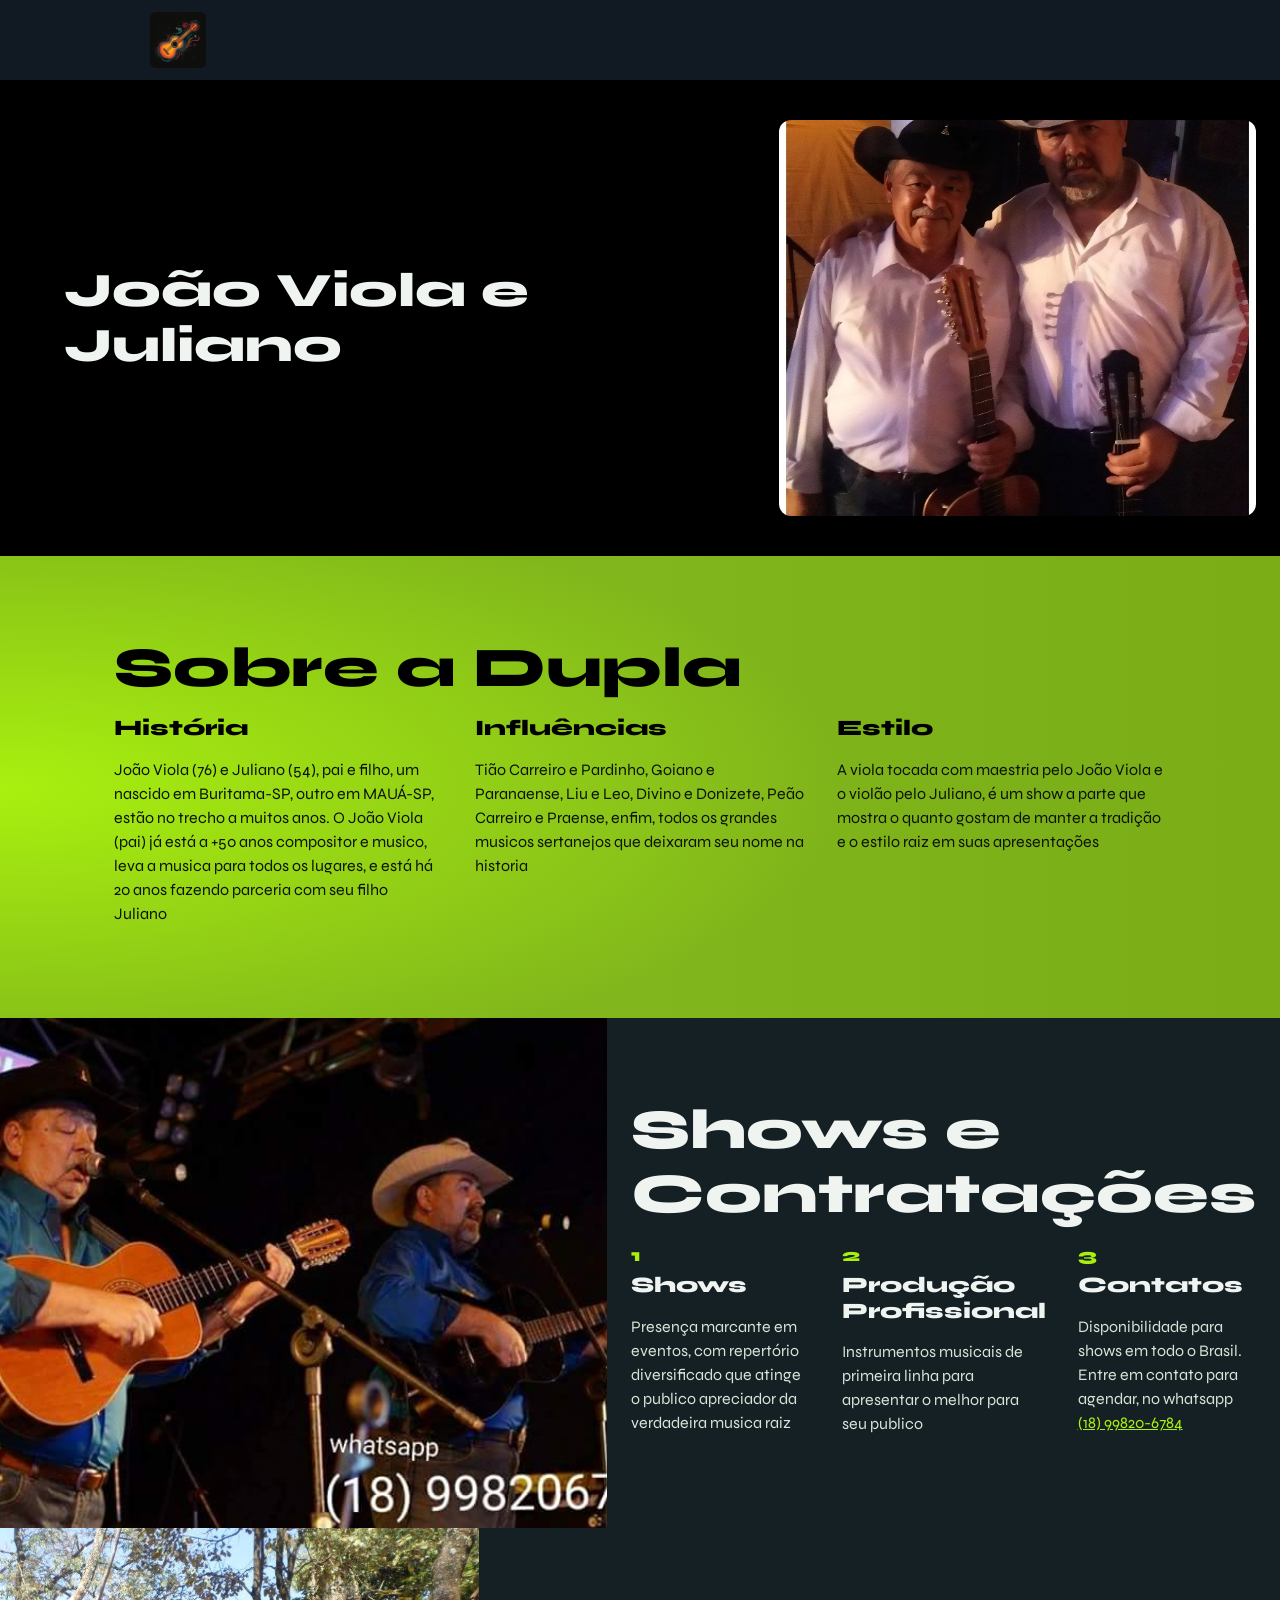
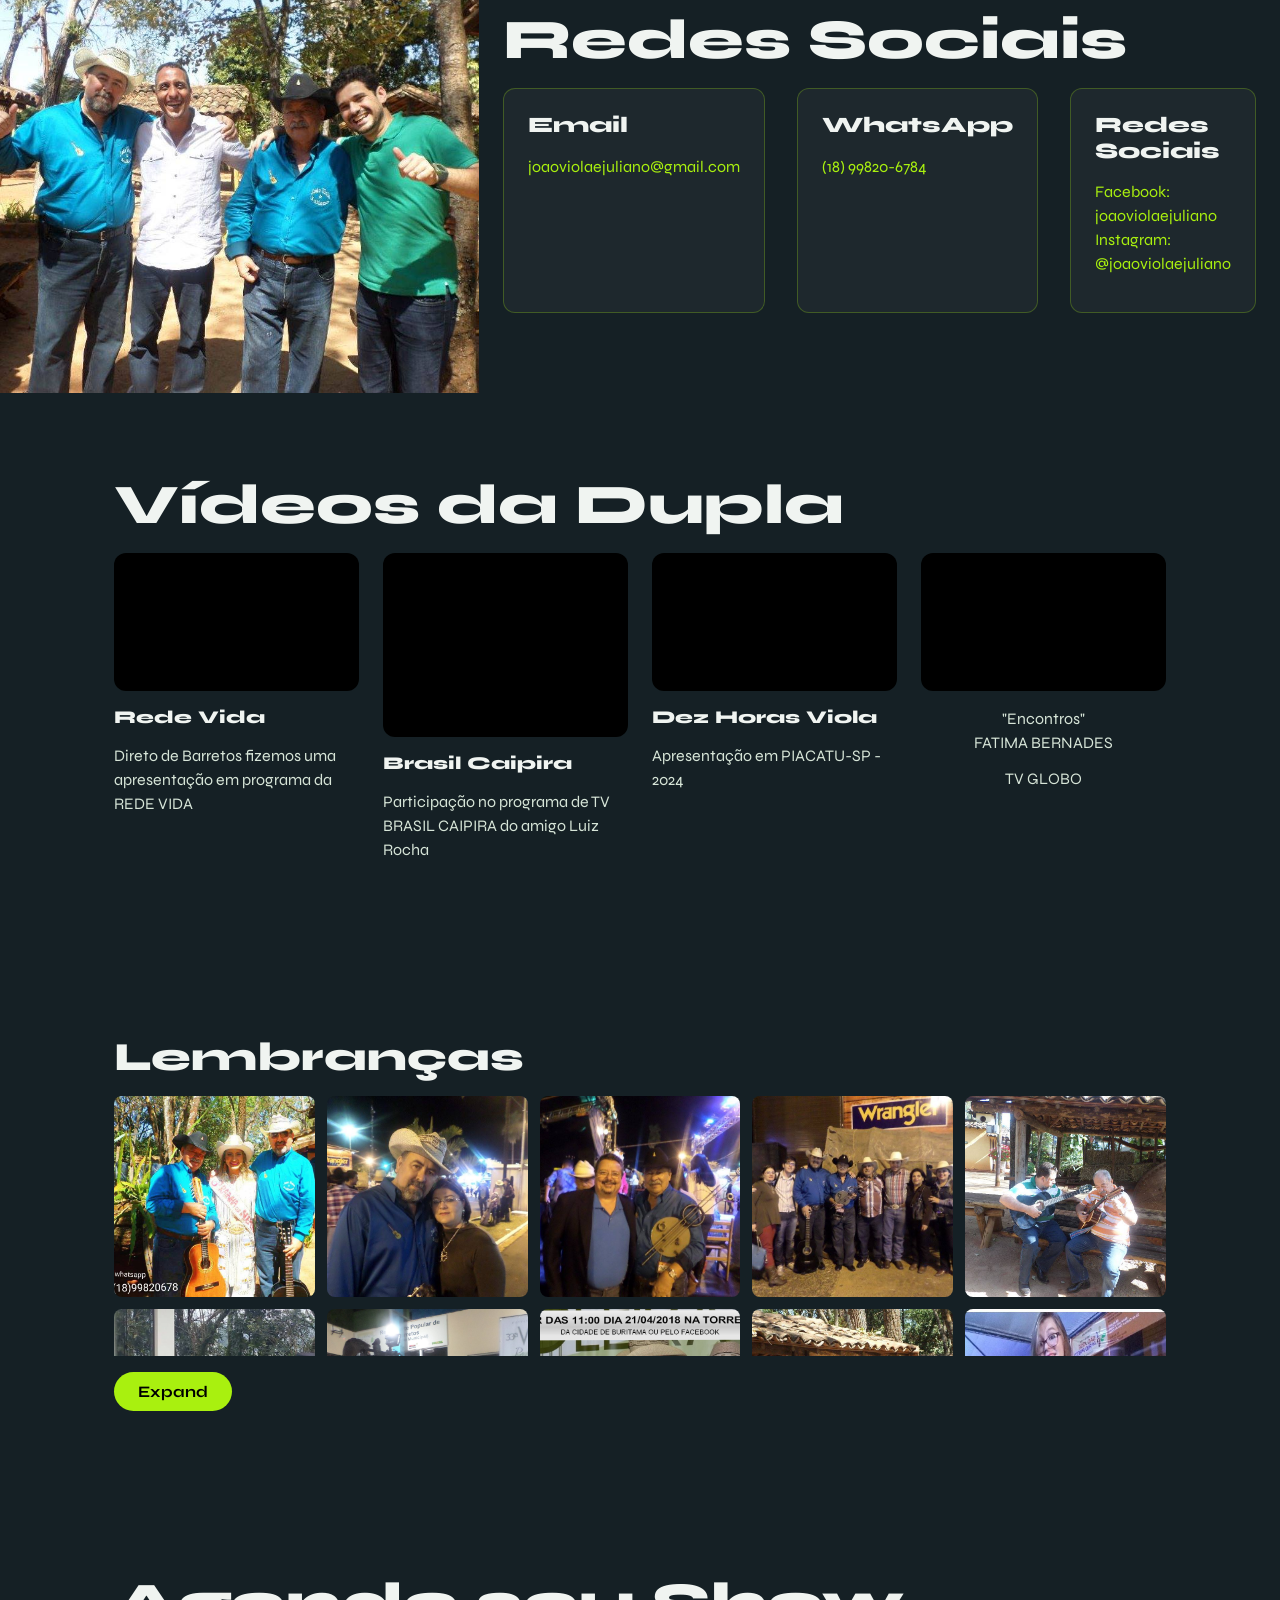
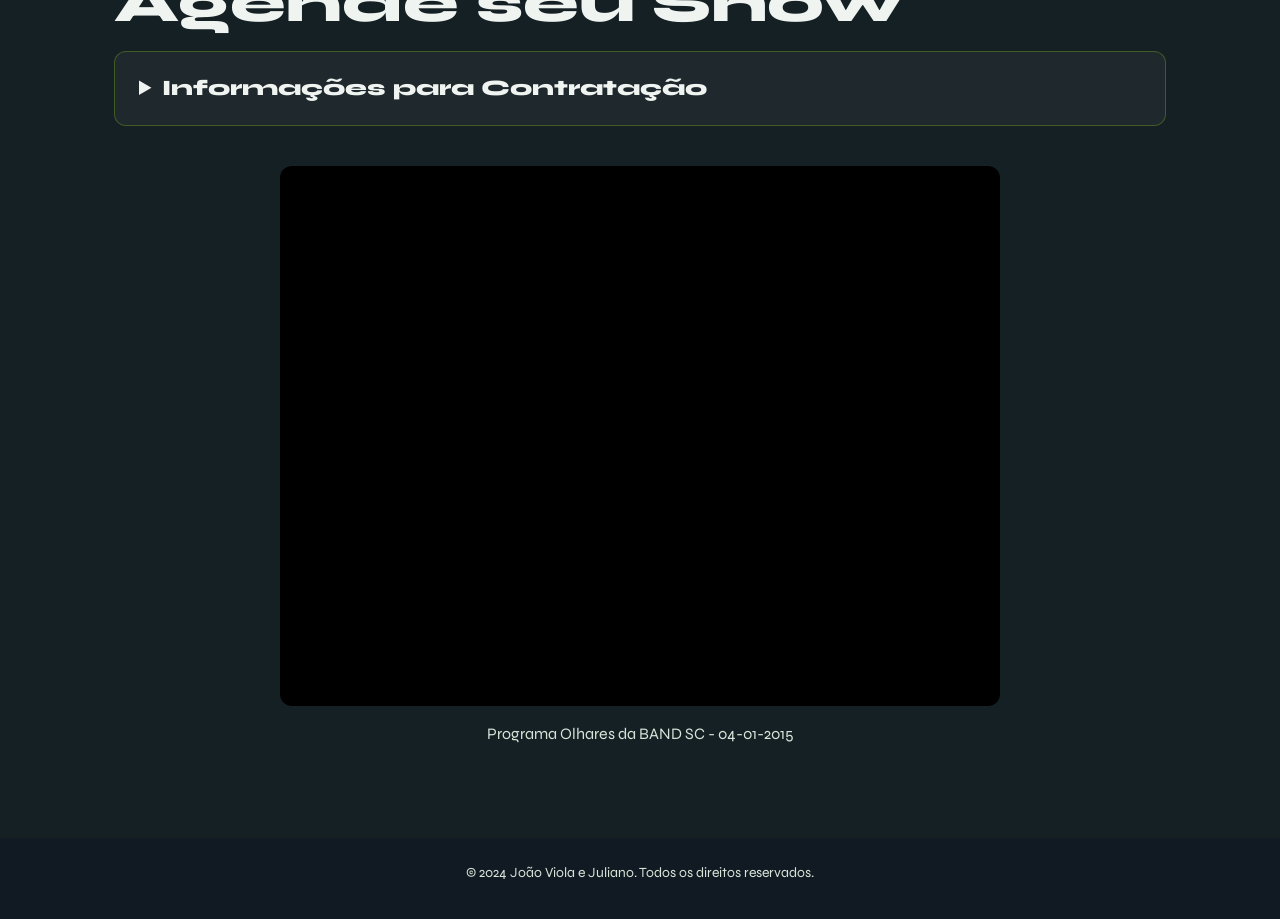
==== index.html @ 08395485 "Landing page standalone da dupla João Viola e Juliano" ====
<!DOCTYPE html>
<html lang="pt-BR">
<head>
    <meta charset="UTF-8">
    <meta name="viewport" content="width=device-width, initial-scale=1.0">
    <title>João Viola e Juliano</title>
    <script async src="https://pagead2.googlesyndication.com/pagead/js/adsbygoogle.js?client=ca-pub-1382518195683504"     crossorigin="anonymous"></script>
    <style>
        body {
            font-family: Arial, sans-serif;
            margin: 0;
            padding: 0;
            
            box-sizing: border-box;
        }

        header, footer {
            background-color: #333;
            color: #fff;
            text-align: center;
            padding: 10px 0;
        }

        main {
            padding: 5px;
        }

        section {
            margin-bottom: 20px;
        }

        iframe {
            width: 100%;
            height: 500px;
            border: none;
        }

        .adsense-container {
            text-align: center;
            margin: 20px 0;
        }
    </style>
</head>
<body>
    <header>
        <h1>Bem-vindo ao Site da Dupla João Viola e Juliano</h1>
    </header>

    <main>

        <section style='display:none'>
            <h2>Bem Vindo</h2>
            <p>A dupla sertaneja raiz de pai e filho que canta e encanta por onde passa. Ganhadores do festival "VIOLEIRA ROSE ABRAÃO" em duas edições, é uma dupla de sucesso que não pode faltar em seus eventos..</p>
        </section>

        <p><a href="landpage/index.html">Abrir o site</a></p>
        <script>location.replace('landpage/index.html');</script>
    </main>
    <footer>
        <p>&copy; 2024 João Viola e Juliano. Todos os direitos reservados.</p>
    </footer>
</body>
</html>
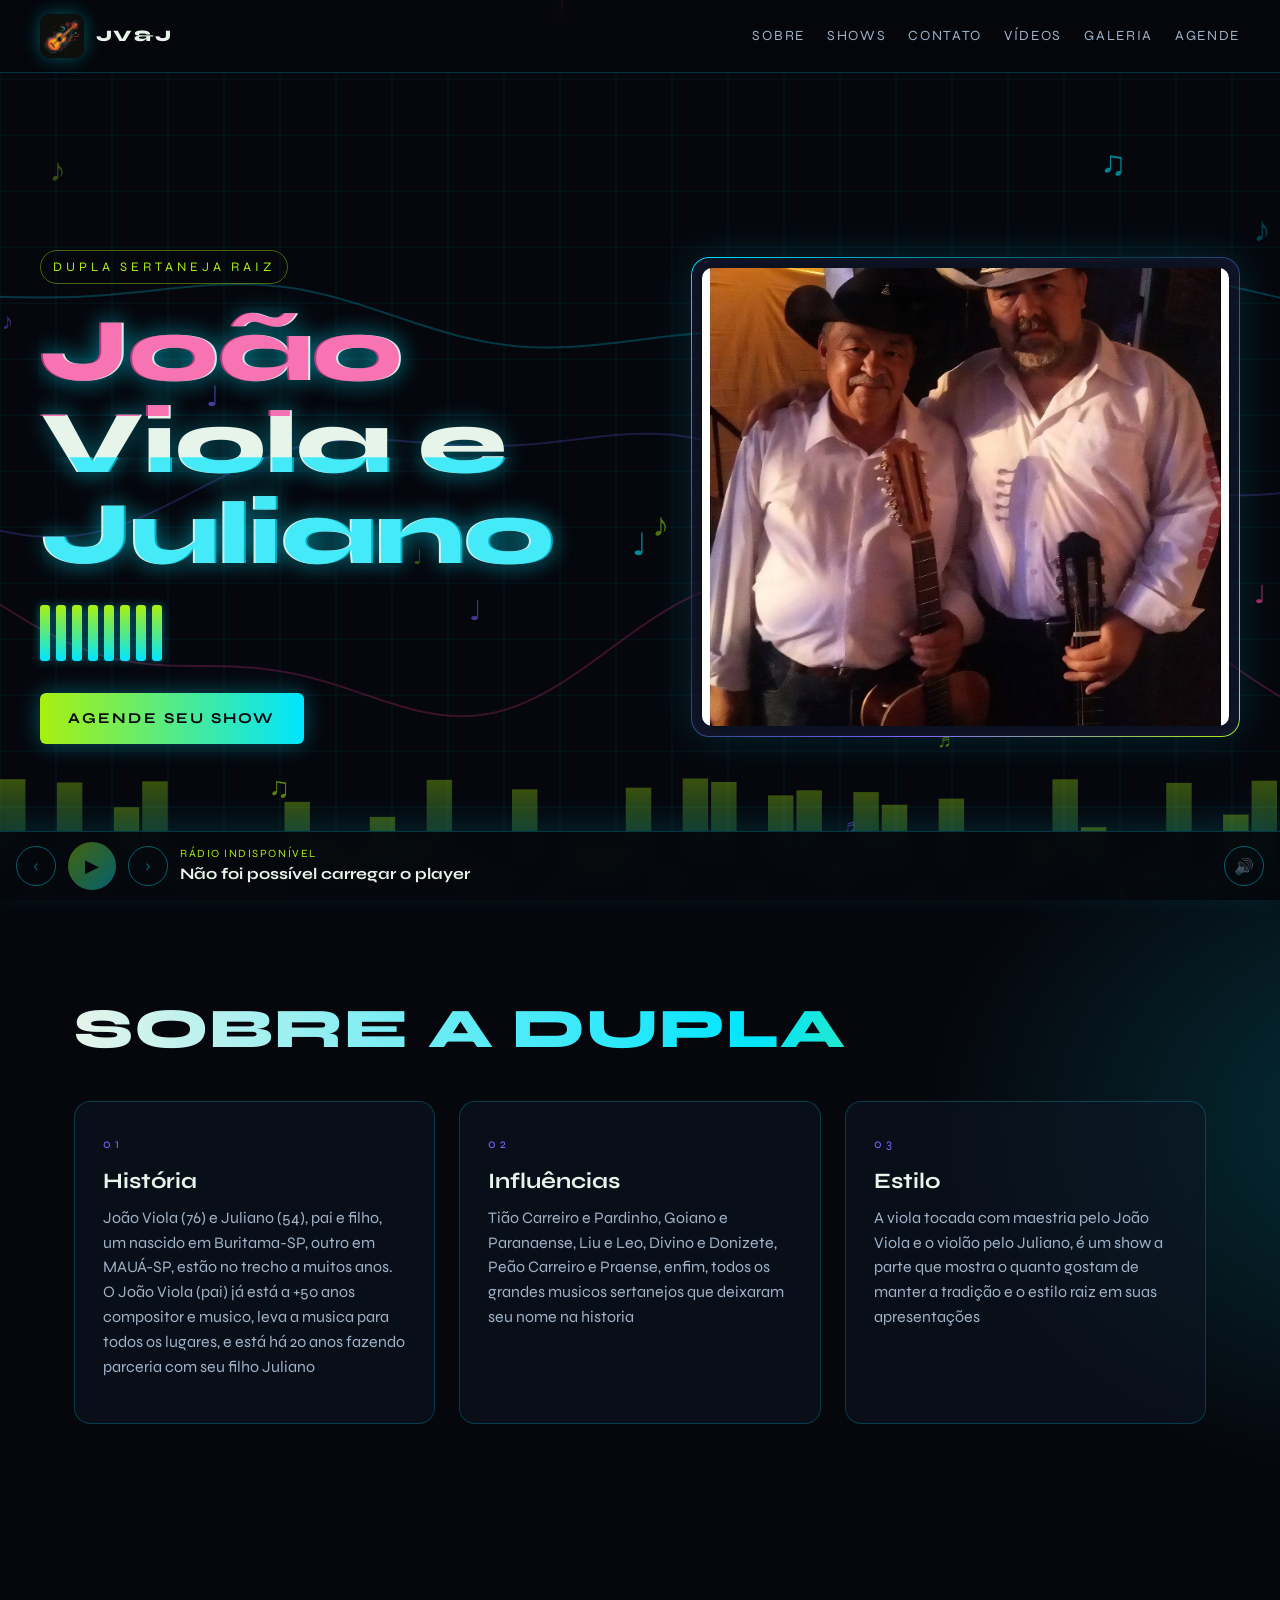
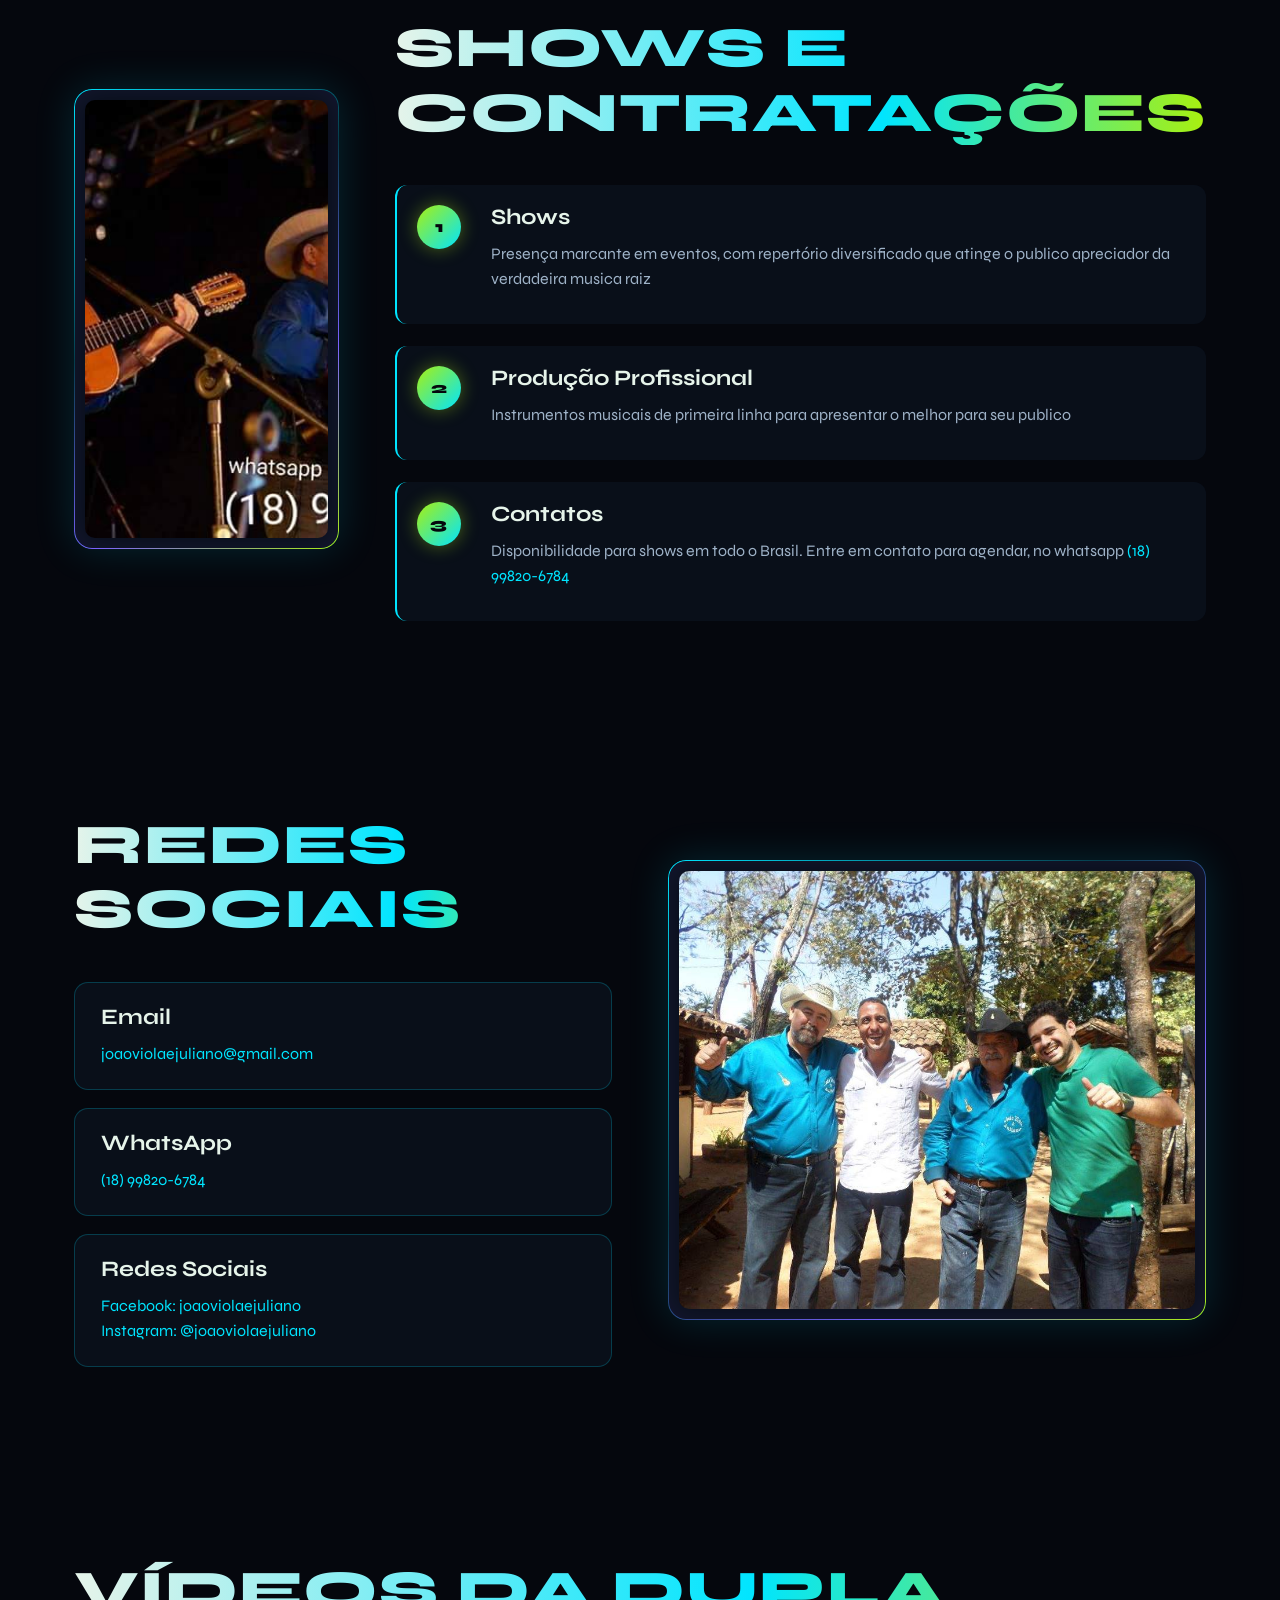
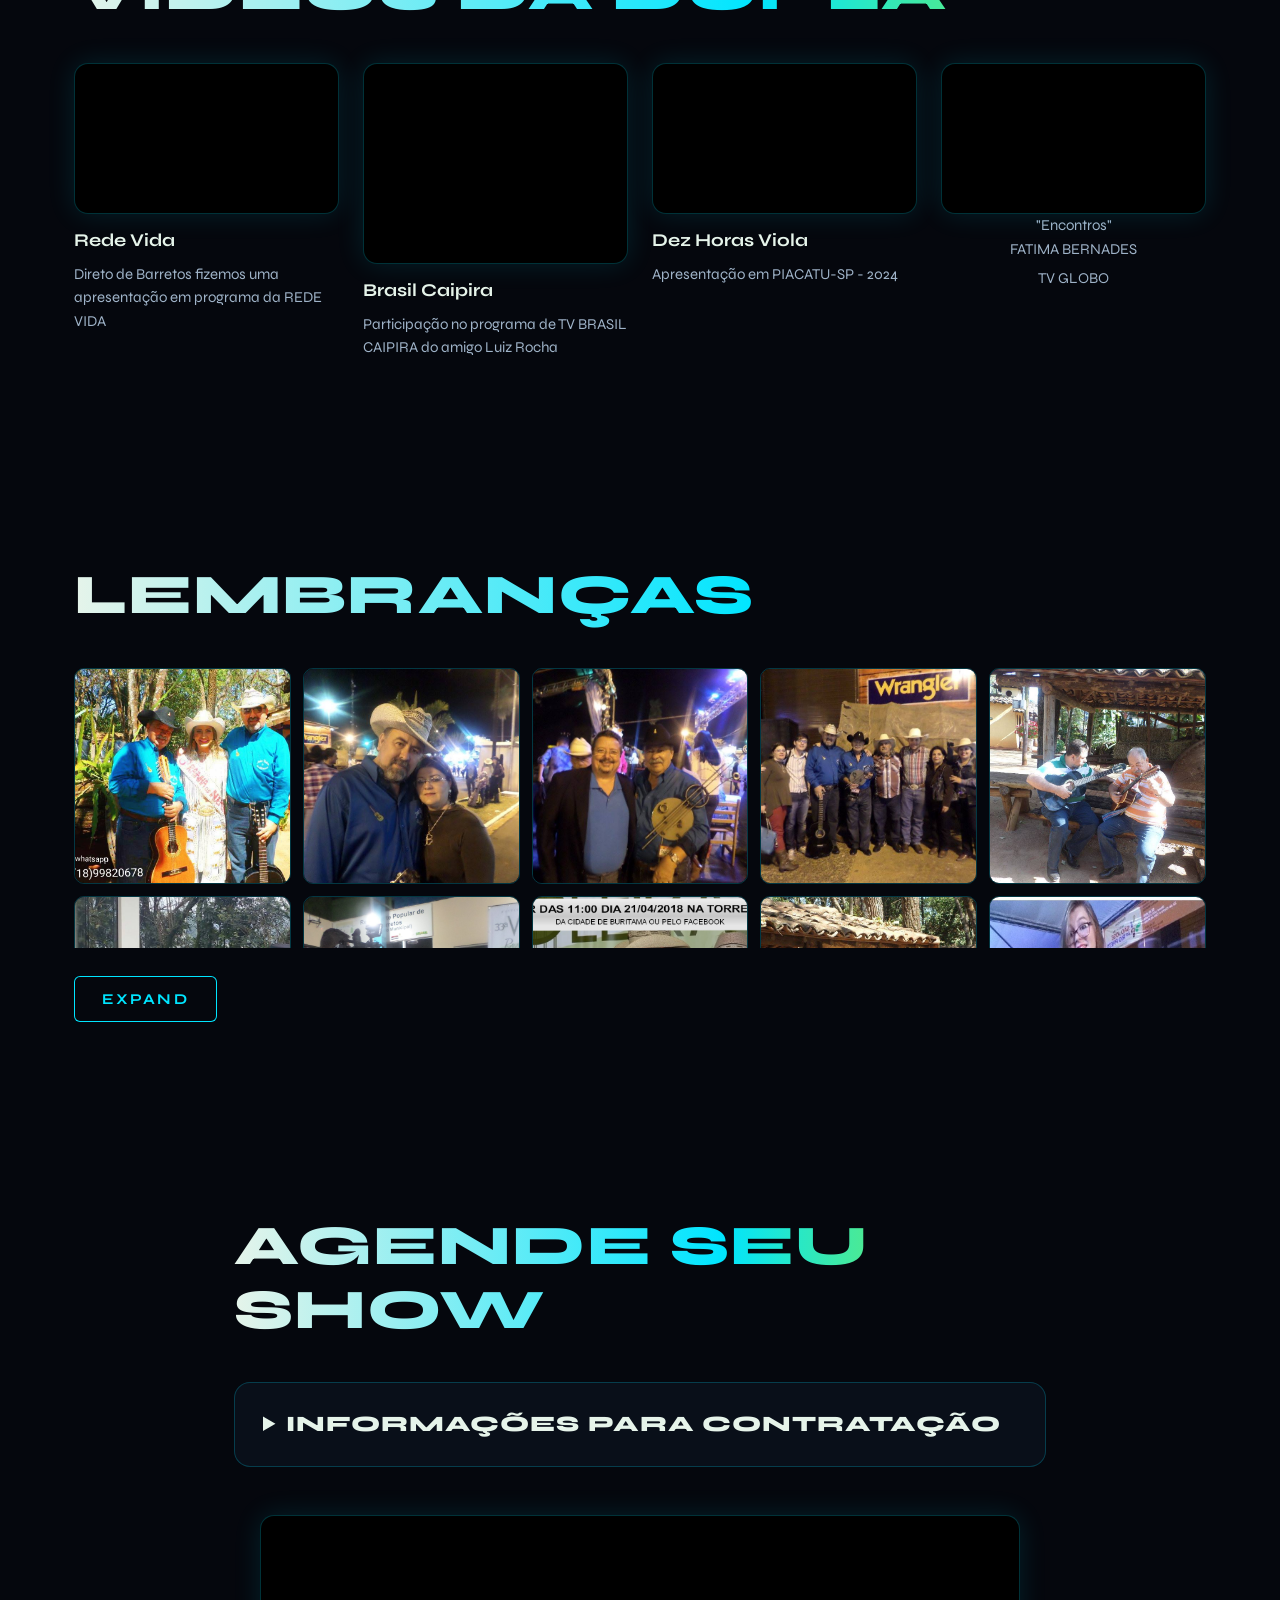
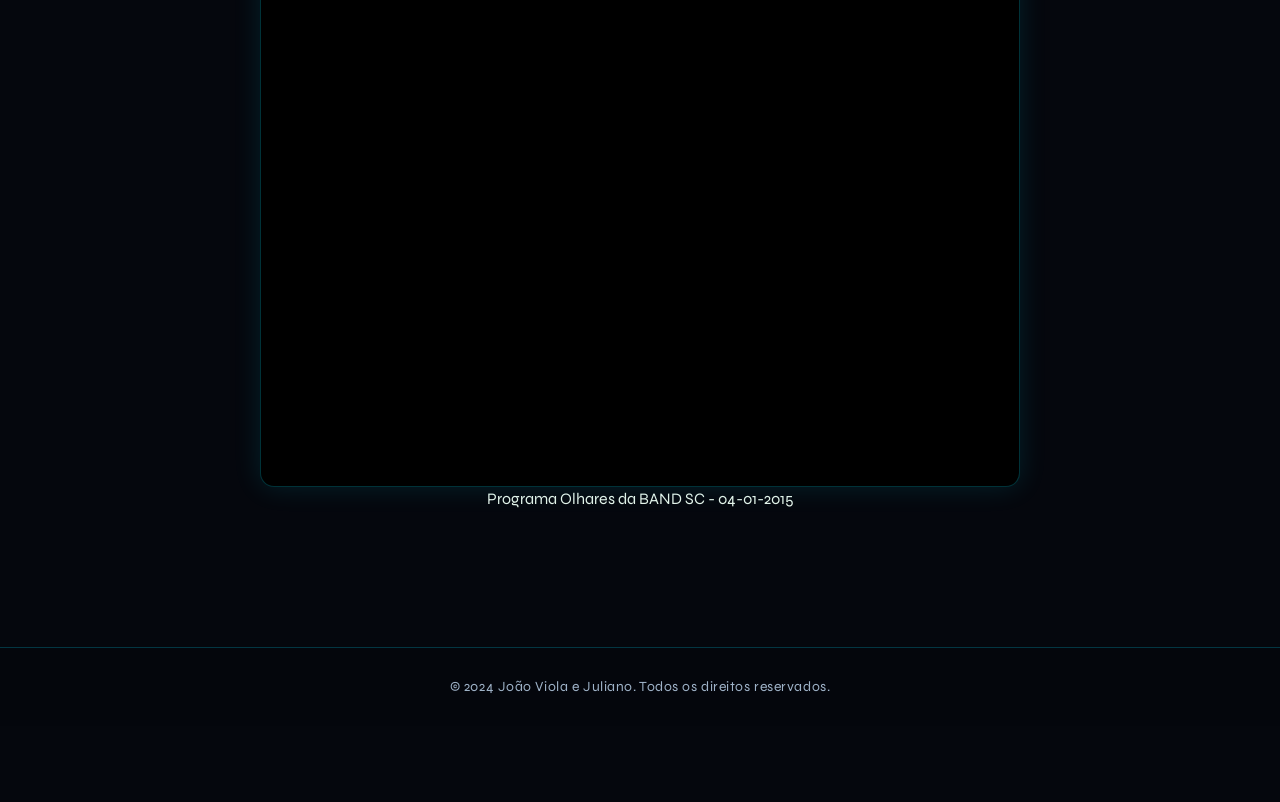
==== commit 9c478f36: "Layout futurista, menu mobile, lightbox de fotos, rádio do canal e AdSense" ====
--- a/index.html
+++ b/index.html
@@ -1,64 +1,252 @@
 <!DOCTYPE html>
 <html lang="pt-BR">
 <head>
-    <meta charset="UTF-8">
-    <meta name="viewport" content="width=device-width, initial-scale=1.0">
-    <title>João Viola e Juliano</title>
-    <script async src="https://pagead2.googlesyndication.com/pagead/js/adsbygoogle.js?client=ca-pub-1382518195683504"     crossorigin="anonymous"></script>
-    <style>
-        body {
-            font-family: Arial, sans-serif;
-            margin: 0;
-            padding: 0;
-            
-            box-sizing: border-box;
-        }
-
-        header, footer {
-            background-color: #333;
-            color: #fff;
-            text-align: center;
-            padding: 10px 0;
-        }
-
-        main {
-            padding: 5px;
-        }
-
-        section {
-            margin-bottom: 20px;
-        }
-
-        iframe {
-            width: 100%;
-            height: 500px;
-            border: none;
-        }
-
-        .adsense-container {
-            text-align: center;
-            margin: 20px 0;
-        }
-    </style>
+  <meta charset="UTF-8">
+  <meta name="viewport" content="width=device-width, initial-scale=1.0">
+  <script async src="https://pagead2.googlesyndication.com/pagead/js/adsbygoogle.js?client=ca-pub-1382518195683504" crossorigin="anonymous"></script>
+  <title>João Viola e Juliano</title>
+  <meta name="description" content="João Viola e Juliano, dupla sertaneja raiz de pai e filho. Shows, contratações e vídeos.">
+  <link rel="preconnect" href="https://fonts.googleapis.com">
+  <link rel="preconnect" href="https://fonts.gstatic.com" crossorigin>
+  <link href="https://fonts.googleapis.com/css2?family=Syne:wght@400;500;600;700;800&display=swap" rel="stylesheet">
+  <link rel="stylesheet" href="css/style.css">
 </head>
 <body>
-    <header>
-        <h1>Bem-vindo ao Site da Dupla João Viola e Juliano</h1>
-    </header>
-
-    <main>
-
-        <section style='display:none'>
-            <h2>Bem Vindo</h2>
-            <p>A dupla sertaneja raiz de pai e filho que canta e encanta por onde passa. Ganhadores do festival "VIOLEIRA ROSE ABRAÃO" em duas edições, é uma dupla de sucesso que não pode faltar em seus eventos..</p>
-        </section>
-
-        <p><a href="landpage/index.html">Abrir o site</a></p>
-        <script>location.replace('landpage/index.html');</script>
-    </main>
-    <footer>
-        <p>&copy; 2024 João Viola e Juliano. Todos os direitos reservados.</p>
-    </footer>
+
+  <canvas id="bg-canvas" aria-hidden="true"></canvas>
+
+  <header class="navbar">
+    <a href="#inicio" class="logo">
+      <img src="img/261VI3LEoRwFQapJtBxfF.png" alt="Logo João Viola e Juliano">
+      <span>JV&amp;J</span>
+    </a>
+    <button type="button" class="nav-toggle" aria-controls="nav-links" aria-expanded="false" aria-label="Abrir menu">
+      <span></span><span></span><span></span>
+    </button>
+    <nav class="nav-links" id="nav-links" aria-label="Seções">
+      <a href="#sobre">Sobre</a>
+      <a href="#shows">Shows</a>
+      <a href="#redes">Contato</a>
+      <a href="#videos">Vídeos</a>
+      <a href="#lembrancas">Galeria</a>
+      <a href="#agende">Agende</a>
+    </nav>
+  </header>
+
+  <main>
+
+    <!-- Hero -->
+    <section id="inicio" class="hero">
+      <div class="hero-text">
+        <p class="eyebrow">Dupla sertaneja raiz</p>
+        <h1 class="hero-title glitch" data-text="João Viola e Juliano">João Viola e Juliano</h1>
+        <div class="equalizer" aria-hidden="true"><span></span><span></span><span></span><span></span><span></span><span></span><span></span><span></span></div>
+        <a href="#agende" class="btn">Agende seu show</a>
+      </div>
+      <div class="hero-media">
+        <div class="frame">
+          <img src="img/joaoviolaejuliano.jpeg" alt="João Viola e Juliano">
+        </div>
+      </div>
+    </section>
+
+    <!-- Sobre a Dupla -->
+    <section id="sobre" class="section">
+      <div class="container">
+        <h2 class="section-title">Sobre a Dupla</h2>
+        <div class="grid-3">
+          <article class="panel">
+            <span class="panel-index">01</span>
+            <h3>História</h3>
+            <p>João Viola (76) e Juliano (54), pai e filho, um nascido em Buritama-SP, outro em MAUÁ-SP, estão no trecho a muitos anos.  O João Viola (pai) já está a +50 anos compositor e musico, leva a musica para todos os lugares, e está há 20 anos fazendo parceria com seu filho Juliano</p>
+          </article>
+          <article class="panel">
+            <span class="panel-index">02</span>
+            <h3>Influências</h3>
+            <p>Tião Carreiro e Pardinho, Goiano e Paranaense, Liu e Leo, Divino e Donizete, Peão Carreiro e Praense, enfim, todos os grandes musicos sertanejos que deixaram seu nome na historia</p>
+          </article>
+          <article class="panel">
+            <span class="panel-index">03</span>
+            <h3>Estilo</h3>
+            <p>A viola tocada com maestria pelo João Viola e o violão pelo Juliano, é um show a parte que mostra o quanto gostam de manter a tradição e o estilo raiz em suas apresentações</p>
+          </article>
+        </div>
+      </div>
+    </section>
+
+    <!-- Shows e Contratações -->
+    <section id="shows" class="section split">
+      <div class="split-media">
+        <div class="frame">
+          <button type="button" class="zoom-trigger" data-open-photo aria-label="Ampliar foto de João Viola e Juliano">
+            <img src="img/joaoviolajuliano2015.jpg" alt="João Viola e Juliano em show">
+          </button>
+        </div>
+      </div>
+      <div class="split-text">
+        <h2 class="section-title">Shows e Contratações</h2>
+        <ol class="steps">
+          <li>
+            <span class="num">1</span>
+            <div>
+              <h3>Shows</h3>
+              <p>Presença marcante em eventos, com repertório diversificado que atinge o publico apreciador da verdadeira musica raiz</p>
+            </div>
+          </li>
+          <li>
+            <span class="num">2</span>
+            <div>
+              <h3>Produção Profissional</h3>
+              <p>Instrumentos musicais de primeira linha para apresentar o melhor para seu publico</p>
+            </div>
+          </li>
+          <li>
+            <span class="num">3</span>
+            <div>
+              <h3>Contatos</h3>
+              <p>Disponibilidade para shows em todo o Brasil. Entre em contato para agendar, no whatsapp <a href="https://wa.me/5518998206784">(18) 99820-6784</a></p>
+            </div>
+          </li>
+        </ol>
+      </div>
+    </section>
+
+    <!-- Redes Sociais -->
+    <section id="redes" class="section split reverse">
+      <div class="split-media">
+        <div class="frame">
+          <img src="img/joaoviolaejulianobarretos.jpg" alt="João Viola e Juliano em Barretos">
+        </div>
+      </div>
+      <div class="split-text">
+        <h2 class="section-title">Redes Sociais</h2>
+        <div class="contact-cards">
+          <a class="card-link" href="mailto:joaoviolaejuliano@gmail.com">
+            <h3>Email</h3>
+            <p>joaoviolaejuliano@gmail.com</p>
+          </a>
+          <a class="card-link" href="https://wa.me/5518998206784">
+            <h3>WhatsApp</h3>
+            <p>(18) 99820-6784</p>
+          </a>
+          <div class="card-link">
+            <h3>Redes Sociais</h3>
+            <p>
+              <a href="https://www.facebook.com/joaoviolaejuliano">Facebook: joaoviolaejuliano</a><br>
+              <a href="https://www.instagram.com/joaoviolaejuliano">Instagram: @joaoviolaejuliano</a>
+            </p>
+          </div>
+        </div>
+      </div>
+    </section>
+
+    <!-- Vídeos da Dupla -->
+    <section id="videos" class="section">
+      <div class="container">
+        <h2 class="section-title">Vídeos da Dupla</h2>
+        <div class="grid-4">
+          <figure class="video-cell">
+            <div class="video-frame ratio-16-9">
+              <iframe src="https://www.youtube.com/embed/59FuzKYT9TY?rel=0" title="Rede Vida" allowfullscreen loading="lazy"></iframe>
+            </div>
+            <h3>Rede Vida</h3>
+            <p>Direto de Barretos fizemos uma apresentação em programa da REDE VIDA</p>
+          </figure>
+          <figure class="video-cell">
+            <div class="video-frame ratio-4-3">
+              <iframe src="https://www.youtube.com/embed/6v9vyt-fXIA?rel=0" title="Brasil Caipira" allowfullscreen loading="lazy"></iframe>
+            </div>
+            <h3>Brasil Caipira</h3>
+            <p>Participação no programa de TV BRASIL CAIPIRA do amigo Luiz Rocha</p>
+          </figure>
+          <figure class="video-cell">
+            <div class="video-frame ratio-16-9">
+              <iframe src="https://www.youtube.com/embed/iA-3trS7iaI?rel=0" title="Dez Horas Viola" allowfullscreen loading="lazy"></iframe>
+            </div>
+            <h3>Dez Horas Viola</h3>
+            <p>Apresentação em PIACATU-SP - 2024</p>
+          </figure>
+          <figure class="video-cell">
+            <div class="video-frame ratio-16-9">
+              <iframe src="https://www.youtube.com/embed/oALfSwRrxGY?rel=0" title="Encontros" allowfullscreen loading="lazy"></iframe>
+            </div>
+            <figcaption>
+              <p class="center">"Encontros"<br>FATIMA BERNADES</p>
+              <p class="center">TV GLOBO</p>
+            </figcaption>
+          </figure>
+        </div>
+      </div>
+    </section>
+
+    <!-- Lembranças -->
+    <section id="lembrancas" class="section">
+      <div class="container">
+        <h2 class="section-title">Lembranças</h2>
+        <div class="gallery" id="gallery">
+          <img src="img/11214348_428783447312695_3741809748263270078_n.jpg" alt="Lembrança 1" loading="lazy">
+          <img src="img/11887933_422668794590827_2064249095194369287_n.jpg" alt="Lembrança 2" loading="lazy">
+          <img src="img/11898939_422669511257422_2296373666104125521_n.jpg" alt="Lembrança 3" loading="lazy">
+          <img src="img/11206960_422669801257393_6151621788377394119_n.jpg" alt="Lembrança 4" loading="lazy">
+          <img src="img/11901454_427070397484000_2100343487889736327_o.jpg" alt="Lembrança 5" loading="lazy">
+          <img src="img/11960279_427018777489162_6783242334197632246_n.jpg" alt="Lembrança 6" loading="lazy">
+          <img src="img/20819312_713275568863480_8481738523747700871_o.jpg" alt="Lembrança 7" loading="lazy">
+          <img src="img/30425760_824373657753670_751761117819873518_o.png" alt="Lembrança 8" loading="lazy">
+          <img src="img/foto1.jpg" alt="Lembrança 9" loading="lazy">
+          <img src="img/12931180_491665737691132_7781823316784889338_n.jpg" alt="Lembrança 10" loading="lazy">
+        </div>
+        <button type="button" class="btn btn-ghost" id="expand-btn" aria-expanded="false">Expand</button>
+      </div>
+    </section>
+
+    <!-- Agende seu Show -->
+    <section id="agende" class="section">
+      <div class="container narrow">
+        <h2 class="section-title">Agende seu Show</h2>
+        <details class="toggle">
+          <summary>Informações para Contratação</summary>
+          <p class="lead">Para contratar o show da dupla para seu EVENTO, é muito fácil,<br>acesse nosso WHATSAPP  - <strong><a href="https://wa.me/5518998206784">(18) 99820-6784</a></strong> e nos informe :</p>
+          <ul class="checklist">
+            <li>Data e horário do evento</li>
+            <li>Local do evento</li>
+            <li>Público estimado</li>
+            <li>Tipo de evento</li>
+          </ul>
+        </details>
+        <figure class="video-single">
+          <div class="video-frame ratio-4-3">
+            <iframe src="https://www.youtube.com/embed/pkWMs_LpESc?rel=0" title="Programa Olhares da BAND SC - 04-01-2015" allowfullscreen loading="lazy"></iframe>
+          </div>
+          <figcaption class="center">Programa Olhares da BAND SC - 04-01-2015</figcaption>
+        </figure>
+      </div>
+    </section>
+
+  </main>
+
+  <footer class="footer">
+    <p>© 2024 João Viola e Juliano. Todos os direitos reservados.</p>
+  </footer>
+
+  <dialog id="photo-dialog" class="lightbox" aria-label="Foto ampliada">
+    <button type="button" class="lightbox-close" aria-label="Fechar foto">&times;</button>
+    <img src="img/joaoviolajuliano2015.jpg" alt="João Viola e Juliano em show">
+  </dialog>
+
+  <div class="audio-bar" id="audio-bar" role="region" aria-label="Player de áudio da dupla">
+    <button type="button" class="audio-btn" id="audio-prev" aria-label="Faixa anterior">&#8249;</button>
+    <button type="button" class="audio-btn audio-play" id="audio-play" aria-label="Tocar">&#9654;</button>
+    <button type="button" class="audio-btn" id="audio-next" aria-label="Próxima faixa">&#8250;</button>
+    <div class="audio-info">
+      <span class="audio-status" id="audio-status">Carregando player…</span>
+      <span class="audio-track" id="audio-track"></span>
+    </div>
+    <button type="button" class="audio-btn" id="audio-sound" aria-label="Ativar som">&#128266;</button>
+  </div>
+  <div id="yt-audio" aria-hidden="true"></div>
+
+  <script src="js/background.js"></script>
+  <script src="js/ui.js"></script>
+  <script src="js/audio.js"></script>
 </body>
 </html>
-
--- a/css/style.css
+++ b/css/style.css
@@ -0,0 +1,466 @@
+:root {
+  --bg: #05070d;
+  --bg-2: #0b1020;
+  --fg: #E6F4EA;
+  --muted: #9FB3C8;
+  --lime: #A9F00F;
+  --cyan: #00E5FF;
+  --violet: #7B61FF;
+  --pink: #FF3D9A;
+  --glass: rgba(14, 22, 38, 0.55);
+  --line: rgba(0, 229, 255, 0.22);
+  --font: 'Syne', system-ui, sans-serif;
+}
+
+* { box-sizing: border-box; }
+html, body { margin: 0; padding: 0; }
+html { scroll-behavior: smooth; }
+
+body {
+  font-family: var(--font);
+  font-weight: 400;
+  color: var(--fg);
+  background:
+    radial-gradient(900px 600px at 10% -10%, rgba(123, 97, 255, 0.25), transparent 60%),
+    radial-gradient(800px 600px at 110% 20%, rgba(0, 229, 255, 0.18), transparent 60%),
+    var(--bg);
+  min-height: 100vh;
+  line-height: 1.55;
+  overflow-x: hidden;
+}
+
+a { color: var(--cyan); text-decoration: none; transition: color .2s, text-shadow .2s; }
+a:hover { color: var(--lime); text-shadow: 0 0 10px rgba(169, 240, 15, .6); }
+
+#bg-canvas {
+  position: fixed;
+  inset: 0;
+  z-index: 0;
+  pointer-events: none;
+}
+
+/* Layout helpers */
+main, .navbar, .footer { position: relative; z-index: 1; }
+.container { width: 100%; max-width: 1180px; margin: 0 auto; padding: 96px 24px; }
+.container.narrow { max-width: 860px; }
+
+.section-title {
+  font-size: clamp(34px, 5vw, 56px);
+  font-weight: 800;
+  letter-spacing: .02em;
+  margin: 0 0 40px;
+  text-transform: uppercase;
+  background: linear-gradient(90deg, var(--fg), var(--cyan) 60%, var(--lime));
+  -webkit-background-clip: text;
+  background-clip: text;
+  color: transparent;
+}
+
+h1, h2, h3, h4 { font-family: var(--font); line-height: 1.15; margin: 0 0 12px; }
+h3 { font-size: 22px; font-weight: 700; color: var(--fg); }
+p { margin: 0 0 12px; color: var(--muted); }
+p a { color: var(--cyan); }
+
+/* Navbar */
+.navbar {
+  position: sticky;
+  top: 0;
+  display: flex;
+  align-items: center;
+  justify-content: space-between;
+  gap: 24px;
+  padding: 14px 40px;
+  background: rgba(5, 7, 13, 0.6);
+  backdrop-filter: blur(12px);
+  -webkit-backdrop-filter: blur(12px);
+  border-bottom: 1px solid var(--line);
+}
+.logo { display: flex; align-items: center; gap: 12px; color: var(--fg); font-weight: 800; letter-spacing: .08em; }
+.logo:hover { color: var(--fg); text-shadow: none; }
+.logo img { width: 44px; height: 44px; border-radius: 10px; box-shadow: 0 0 18px rgba(0, 229, 255, .35); }
+.nav-links { display: flex; flex-wrap: wrap; gap: 22px; }
+.nav-links a { color: var(--muted); font-size: 14px; text-transform: uppercase; letter-spacing: .12em; }
+.nav-links a:hover { color: var(--lime); }
+
+section[id] { scroll-margin-top: 80px; }
+body { padding-bottom: 76px; }
+
+.nav-toggle {
+  display: none;
+  flex-direction: column;
+  align-items: center;
+  justify-content: center;
+  width: 44px;
+  height: 44px;
+  padding: 0;
+  border: 1px solid var(--line);
+  border-radius: 10px;
+  background: transparent;
+  cursor: pointer;
+}
+.nav-toggle span { display: block; width: 22px; height: 2px; margin: 2px 0; background: var(--cyan); box-shadow: 0 0 8px rgba(0, 229, 255, .6); }
+.nav-toggle:focus-visible { outline: 2px solid var(--lime); outline-offset: 3px; }
+
+.zoom-trigger { display: block; width: 100%; height: 100%; margin: 0; padding: 0; border: 0; background: none; border-radius: 10px; cursor: zoom-in; }
+.zoom-trigger img { display: block; width: 100%; height: 100%; object-fit: cover; border-radius: 10px; transition: transform .4s ease; }
+.zoom-trigger:hover img { transform: scale(1.03); }
+.zoom-trigger:focus-visible { outline: 2px solid var(--lime); outline-offset: 4px; }
+
+.lightbox { position: fixed; inset: 0; margin: auto; max-width: 95vw; max-height: 95vh; padding: 0; border: 0; background: transparent; overflow: visible; }
+.lightbox::backdrop { background: rgba(5, 7, 13, .88); backdrop-filter: blur(6px); -webkit-backdrop-filter: blur(6px); }
+.lightbox img { display: block; max-width: 95vw; max-height: 90vh; border-radius: 14px; box-shadow: 0 0 40px rgba(0, 229, 255, .35); }
+.lightbox-close { position: absolute; top: -12px; right: -12px; width: 40px; height: 40px; border: 1px solid var(--cyan); border-radius: 50%; background: rgba(5, 7, 13, .9); color: var(--fg); font-size: 24px; line-height: 1; cursor: pointer; }
+.lightbox-close:hover, .lightbox-close:focus-visible { color: var(--lime); border-color: var(--lime); outline: none; }
+
+.audio-bar { position: fixed; left: 0; right: 0; bottom: 0; z-index: 50; display: flex; align-items: center; gap: 12px; padding: 10px 16px; background: rgba(5, 7, 13, .9); backdrop-filter: blur(12px); -webkit-backdrop-filter: blur(12px); border-top: 1px solid var(--line); box-shadow: 0 -8px 30px rgba(0, 229, 255, .12); }
+.audio-btn { flex: 0 0 auto; display: inline-flex; align-items: center; justify-content: center; width: 40px; height: 40px; border: 1px solid var(--cyan); border-radius: 50%; background: transparent; color: var(--cyan); font-size: 16px; cursor: pointer; transition: color .2s, border-color .2s, box-shadow .2s; }
+.audio-btn:hover, .audio-btn:focus-visible { color: var(--lime); border-color: var(--lime); box-shadow: 0 0 18px rgba(169, 240, 15, .45); outline: none; }
+.audio-btn:disabled { opacity: .4; cursor: default; }
+.audio-play { width: 48px; height: 48px; border: 0; background: linear-gradient(135deg, var(--lime), var(--cyan)); color: #05070d; font-size: 18px; }
+.audio-play:hover, .audio-play:focus-visible { color: #05070d; box-shadow: 0 0 22px rgba(0, 229, 255, .55); }
+.audio-info { display: flex; flex-direction: column; flex: 1; min-width: 0; }
+.audio-status { font-size: 11px; letter-spacing: .14em; text-transform: uppercase; color: var(--lime); white-space: nowrap; overflow: hidden; text-overflow: ellipsis; }
+.audio-track { font-weight: 700; color: var(--fg); white-space: nowrap; overflow: hidden; text-overflow: ellipsis; }
+#yt-audio { position: fixed; left: 0; bottom: 0; width: 1px; height: 1px; opacity: 0; pointer-events: none; }
+
+/* Hero */
+.hero {
+  position: relative;
+  display: grid;
+  grid-template-columns: 1.1fr 1fr;
+  align-items: center;
+  gap: 48px;
+  max-width: 1280px;
+  margin: 0 auto;
+  padding: 80px 40px 60px;
+  min-height: calc(100vh - 72px);
+}
+.eyebrow {
+  display: inline-block;
+  font-size: 13px;
+  text-transform: uppercase;
+  letter-spacing: .3em;
+  color: var(--lime);
+  border: 1px solid rgba(169, 240, 15, .4);
+  padding: 6px 12px;
+  border-radius: 999px;
+  margin-bottom: 22px;
+}
+.hero-title {
+  font-size: clamp(44px, 7vw, 92px);
+  font-weight: 800;
+  line-height: 1.02;
+  letter-spacing: -.01em;
+  margin: 0 0 24px;
+  color: var(--fg);
+  text-shadow: 0 0 24px rgba(0, 229, 255, .35);
+}
+.glitch { position: relative; }
+.glitch::before, .glitch::after {
+  content: attr(data-text);
+  position: absolute;
+  inset: 0;
+  pointer-events: none;
+  opacity: .7;
+}
+.glitch::before { color: var(--pink); transform: translate(-2px, 0); clip-path: inset(0 0 60% 0); animation: glitch-a 3.2s infinite steps(2); }
+.glitch::after  { color: var(--cyan); transform: translate(2px, 0); clip-path: inset(55% 0 0 0); animation: glitch-b 2.7s infinite steps(2); }
+@keyframes glitch-a {
+  0%, 92%, 100% { transform: translate(0); }
+  93% { transform: translate(-4px, 1px); }
+  96% { transform: translate(3px, -1px); }
+}
+@keyframes glitch-b {
+  0%, 90%, 100% { transform: translate(0); }
+  91% { transform: translate(4px, 0); }
+  95% { transform: translate(-3px, 1px); }
+}
+
+.equalizer {
+  display: flex;
+  align-items: flex-end;
+  gap: 6px;
+  height: 56px;
+  margin: 0 0 32px;
+}
+.equalizer span {
+  width: 10px;
+  height: 100%;
+  background: linear-gradient(to top, var(--cyan), var(--lime));
+  border-radius: 3px;
+  box-shadow: 0 0 10px rgba(0, 229, 255, .45);
+  transform-origin: bottom;
+  animation: eq 1.1s ease-in-out infinite;
+}
+.equalizer span:nth-child(1) { animation-delay: -.2s; }
+.equalizer span:nth-child(2) { animation-delay: -.6s; animation-duration: .9s; }
+.equalizer span:nth-child(3) { animation-delay: -.1s; animation-duration: 1.3s; }
+.equalizer span:nth-child(4) { animation-delay: -.8s; }
+.equalizer span:nth-child(5) { animation-delay: -.4s; animation-duration: 1s; }
+.equalizer span:nth-child(6) { animation-delay: -.9s; animation-duration: 1.2s; }
+.equalizer span:nth-child(7) { animation-delay: -.3s; animation-duration: .8s; }
+.equalizer span:nth-child(8) { animation-delay: -.7s; animation-duration: 1.1s; }
+@keyframes eq {
+  0%, 100% { transform: scaleY(.2); }
+  50% { transform: scaleY(1); }
+}
+
+.btn {
+  display: inline-block;
+  font-family: var(--font);
+  font-weight: 700;
+  font-size: 15px;
+  text-transform: uppercase;
+  letter-spacing: .14em;
+  color: #05070d;
+  background: linear-gradient(90deg, var(--lime), var(--cyan));
+  padding: 14px 28px;
+  border: 0;
+  border-radius: 6px;
+  cursor: pointer;
+  box-shadow: 0 0 22px rgba(0, 229, 255, .35);
+  transition: transform .2s, box-shadow .2s;
+}
+.btn:hover { color: #05070d; text-shadow: none; transform: translateY(-2px); box-shadow: 0 0 34px rgba(169, 240, 15, .55); }
+.btn-ghost {
+  background: transparent;
+  color: var(--cyan);
+  box-shadow: inset 0 0 0 1px var(--cyan);
+  margin-top: 28px;
+}
+.btn-ghost:hover { color: var(--lime); box-shadow: inset 0 0 0 1px var(--lime); }
+
+/* Frames (neon image frame) */
+.frame {
+  position: relative;
+  padding: 10px;
+  border-radius: 18px;
+  background: var(--glass);
+  border: 1px solid var(--line);
+  box-shadow: 0 0 40px rgba(0, 229, 255, .15), inset 0 0 30px rgba(123, 97, 255, .12);
+}
+.frame::before {
+  content: "";
+  position: absolute;
+  inset: -1px;
+  border-radius: 18px;
+  padding: 1px;
+  background: linear-gradient(140deg, var(--cyan), transparent 40%, var(--violet) 70%, var(--lime));
+  -webkit-mask: linear-gradient(#000 0 0) content-box, linear-gradient(#000 0 0);
+  -webkit-mask-composite: xor;
+  mask-composite: exclude;
+  pointer-events: none;
+}
+.frame img {
+  display: block;
+  width: 100%;
+  height: 100%;
+  object-fit: cover;
+  border-radius: 10px;
+}
+.hero-media .frame { height: 480px; }
+
+/* Panels */
+.grid-3 { display: grid; grid-template-columns: repeat(3, 1fr); gap: 24px; }
+.grid-4 { display: grid; grid-template-columns: repeat(4, 1fr); gap: 24px; }
+.panel {
+  position: relative;
+  padding: 32px 28px;
+  background: var(--glass);
+  border: 1px solid var(--line);
+  border-radius: 16px;
+  backdrop-filter: blur(8px);
+  -webkit-backdrop-filter: blur(8px);
+  transition: transform .3s, box-shadow .3s, border-color .3s;
+}
+.panel:hover { transform: translateY(-6px); border-color: var(--lime); box-shadow: 0 16px 40px rgba(169, 240, 15, .14); }
+.panel-index {
+  display: block;
+  font-size: 13px;
+  letter-spacing: .3em;
+  color: var(--violet);
+  margin-bottom: 14px;
+}
+
+/* Split sections */
+.section.split {
+  position: relative;
+  display: grid;
+  grid-template-columns: 1fr 1fr;
+  gap: 56px;
+  align-items: center;
+  max-width: 1180px;
+  margin: 0 auto;
+  padding: 96px 24px;
+}
+.section.split.reverse .split-media { order: 2; }
+.split-media .frame { height: 460px; }
+.steps { list-style: none; padding: 0; margin: 0; display: grid; gap: 22px; }
+.steps li {
+  display: grid;
+  grid-template-columns: 56px 1fr;
+  gap: 18px;
+  padding: 20px;
+  background: var(--glass);
+  border-left: 2px solid var(--cyan);
+  border-radius: 12px;
+}
+.num {
+  display: inline-flex;
+  align-items: center;
+  justify-content: center;
+  width: 44px;
+  height: 44px;
+  border-radius: 50%;
+  font-weight: 800;
+  color: #05070d;
+  background: linear-gradient(135deg, var(--lime), var(--cyan));
+  box-shadow: 0 0 18px rgba(169, 240, 15, .4);
+}
+
+.contact-cards { display: grid; gap: 18px; }
+.card-link {
+  display: block;
+  padding: 22px 26px;
+  background: var(--glass);
+  border: 1px solid var(--line);
+  border-radius: 14px;
+  color: var(--fg);
+  transition: border-color .25s, box-shadow .25s, transform .25s;
+}
+a.card-link:hover { color: var(--fg); border-color: var(--lime); box-shadow: 0 0 26px rgba(169, 240, 15, .2); transform: translateX(6px); text-shadow: none; }
+.card-link p { margin: 0; color: var(--cyan); }
+.card-link a { color: var(--cyan); }
+
+/* Videos */
+.video-cell { margin: 0; }
+.video-cell h3 { margin-top: 16px; font-size: 18px; }
+.video-cell p { font-size: 15px; }
+.video-cell figcaption p { font-size: 15px; margin: 0 0 6px; }
+.video-frame {
+  position: relative;
+  width: 100%;
+  border-radius: 14px;
+  overflow: hidden;
+  background: #000;
+  border: 1px solid var(--line);
+  box-shadow: 0 0 28px rgba(0, 229, 255, .12);
+}
+.video-frame iframe {
+  position: absolute;
+  inset: 0;
+  width: 100%;
+  height: 100%;
+  border: 0;
+}
+.ratio-16-9 { padding-bottom: 56.25%; }
+.ratio-4-3  { padding-bottom: 75%; }
+.video-single { max-width: 760px; margin: 48px auto 0; }
+.center { text-align: center; }
+
+/* Gallery */
+.gallery {
+  display: grid;
+  grid-template-columns: repeat(5, 1fr);
+  gap: 12px;
+  max-height: 280px;
+  overflow: hidden;
+  transition: max-height .5s ease;
+}
+.gallery.is-expanded { max-height: 3000px; }
+.gallery img {
+  width: 100%;
+  aspect-ratio: 1 / 1;
+  object-fit: cover;
+  border-radius: 10px;
+  border: 1px solid var(--line);
+  transition: transform .3s, box-shadow .3s;
+  display: block;
+}
+.gallery img:hover { transform: scale(1.04); box-shadow: 0 0 24px rgba(0, 229, 255, .35); }
+
+/* Toggle */
+.toggle {
+  background: var(--glass);
+  border: 1px solid var(--line);
+  border-radius: 16px;
+  padding: 24px 28px;
+  margin-bottom: 16px;
+}
+.toggle summary {
+  font-weight: 800;
+  font-size: 22px;
+  color: var(--fg);
+  cursor: pointer;
+  text-transform: uppercase;
+  letter-spacing: .04em;
+}
+.toggle[open] summary { color: var(--lime); }
+.toggle .lead { margin: 18px 0 14px; color: var(--fg); font-size: 18px; }
+.toggle strong { color: var(--lime); }
+.checklist { margin: 0; padding: 0; list-style: none; display: grid; gap: 10px; }
+.checklist li {
+  padding-left: 26px;
+  position: relative;
+  color: var(--muted);
+}
+.checklist li::before {
+  content: "";
+  position: absolute;
+  left: 0;
+  top: .5em;
+  width: 10px;
+  height: 10px;
+  border-radius: 2px;
+  background: var(--pink);
+  box-shadow: 0 0 10px var(--pink);
+}
+
+/* Footer */
+.footer {
+  margin-top: 40px;
+  padding: 28px 24px;
+  text-align: center;
+  background: rgba(5, 7, 13, .7);
+  border-top: 1px solid var(--line);
+  color: var(--muted);
+  font-size: 14px;
+  letter-spacing: .04em;
+}
+.footer p { margin: 0; color: var(--muted); }
+
+/* Responsive */
+@media (max-width: 1000px) {
+  .grid-4 { grid-template-columns: repeat(2, 1fr); }
+  .gallery { grid-template-columns: repeat(4, 1fr); }
+}
+@media (max-width: 900px) {
+  .navbar { padding: 12px 20px; }
+  .nav-toggle { display: inline-flex; }
+  .nav-links { display: none; position: absolute; top: 100%; left: 0; right: 0; flex-direction: column; gap: 0; padding: 8px 20px 16px; background: rgba(5, 7, 13, .96); border-bottom: 1px solid var(--line); backdrop-filter: blur(12px); -webkit-backdrop-filter: blur(12px); }
+  .nav-links.is-open { display: flex; }
+  .nav-links a { font-size: 14px; padding: 14px 0; border-bottom: 1px solid var(--line); }
+  .audio-bar { padding: 8px 12px; gap: 8px; }
+  .audio-btn { width: 36px; height: 36px; }
+  .audio-play { width: 42px; height: 42px; }
+  .hero { grid-template-columns: 1fr; padding: 40px 20px; min-height: 0; }
+  .hero-media .frame { height: 360px; }
+  .grid-3 { grid-template-columns: 1fr; }
+  .section.split { grid-template-columns: 1fr; gap: 32px; padding: 64px 20px; }
+  .section.split.reverse .split-media { order: 0; }
+  .split-media .frame { height: 320px; }
+  .container { padding: 64px 20px; }
+  img, iframe { max-width: 100%; }
+  .grid-3, .grid-4, .hero, .section.split { grid-template-columns: minmax(0, 1fr); }
+  .hero > *, .section.split > *, .grid-3 > *, .grid-4 > * { min-width: 0; }
+  .steps li { grid-template-columns: 44px minmax(0, 1fr); }
+}
+@media (max-width: 560px) {
+  .grid-4 { grid-template-columns: 1fr; }
+  .section-title { font-size: clamp(22px, 6vw, 32px); }
+  .gallery { grid-template-columns: repeat(2, minmax(0, 1fr)); }
+}
+@media (prefers-reduced-motion: reduce) {
+  *, *::before, *::after { animation: none !important; transition: none !important; scroll-behavior: auto !important; }
+  .equalizer span { transform: scaleY(.6); }
+}
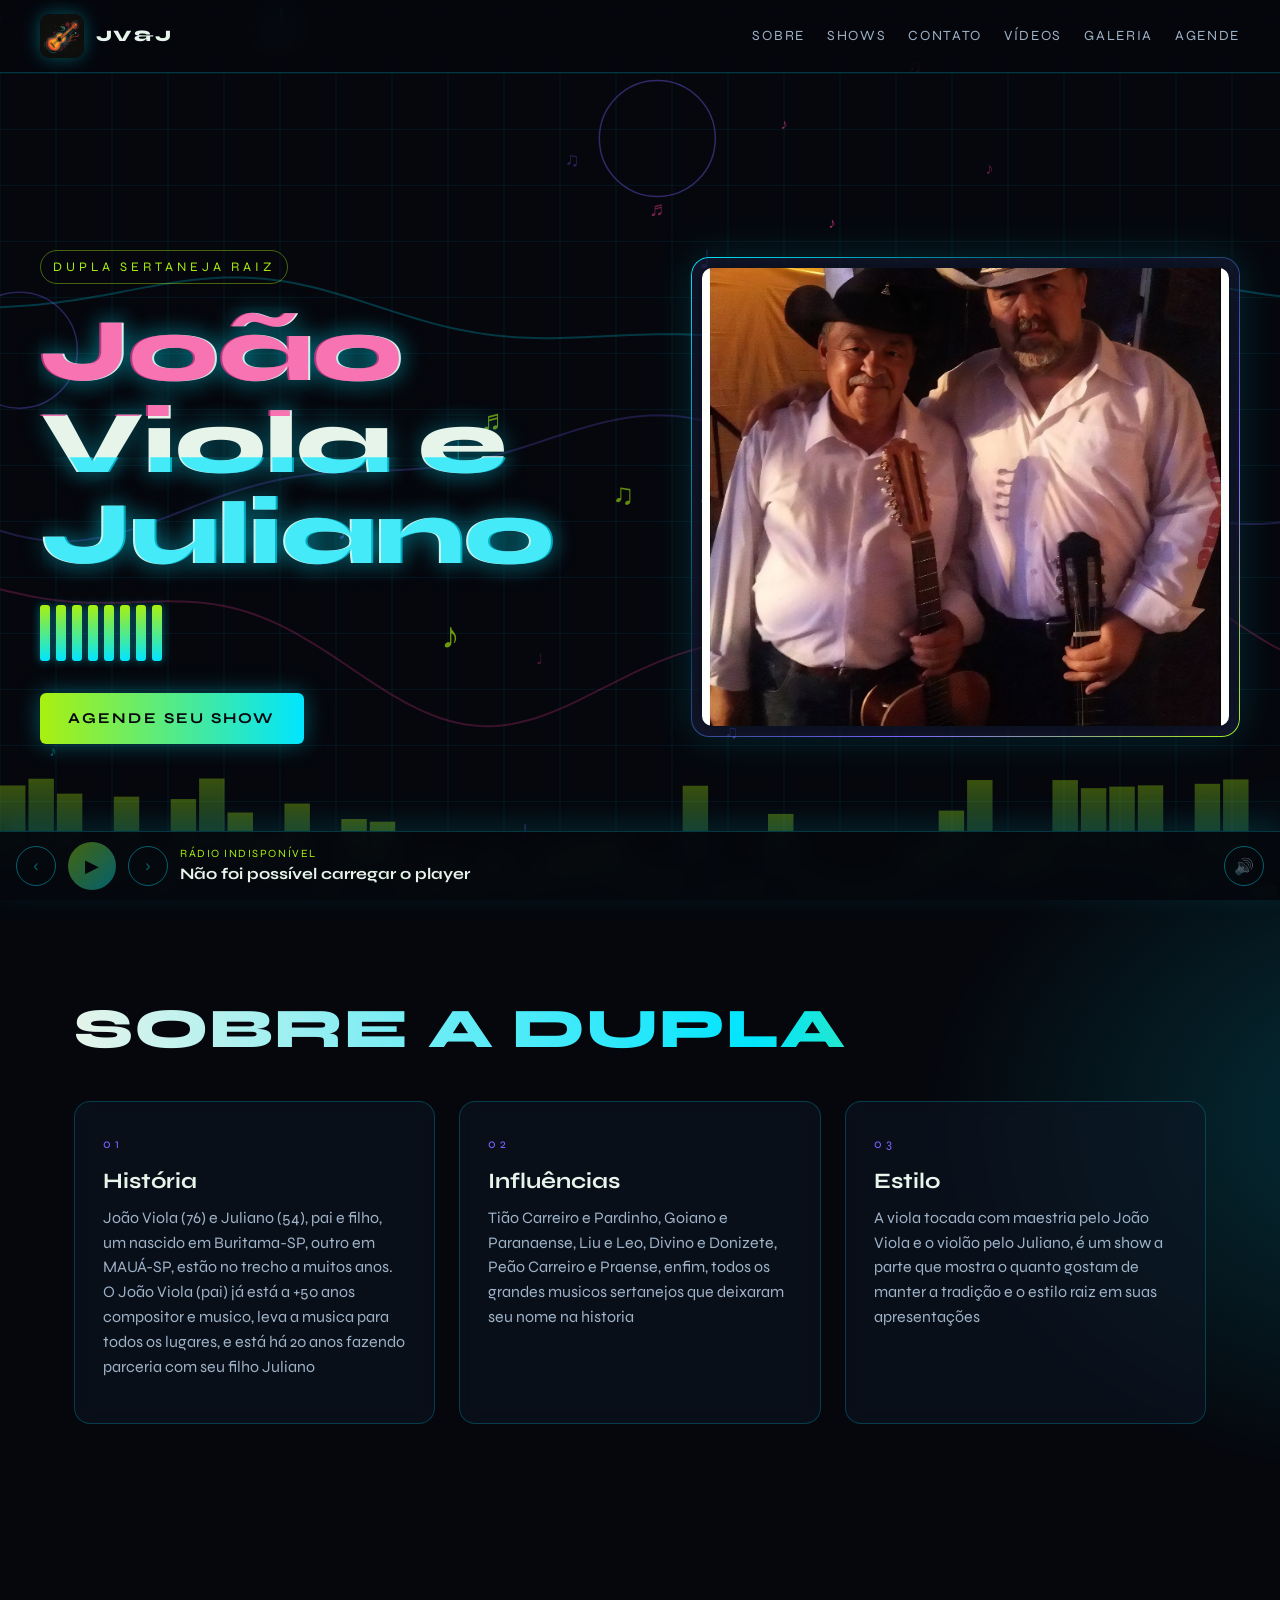
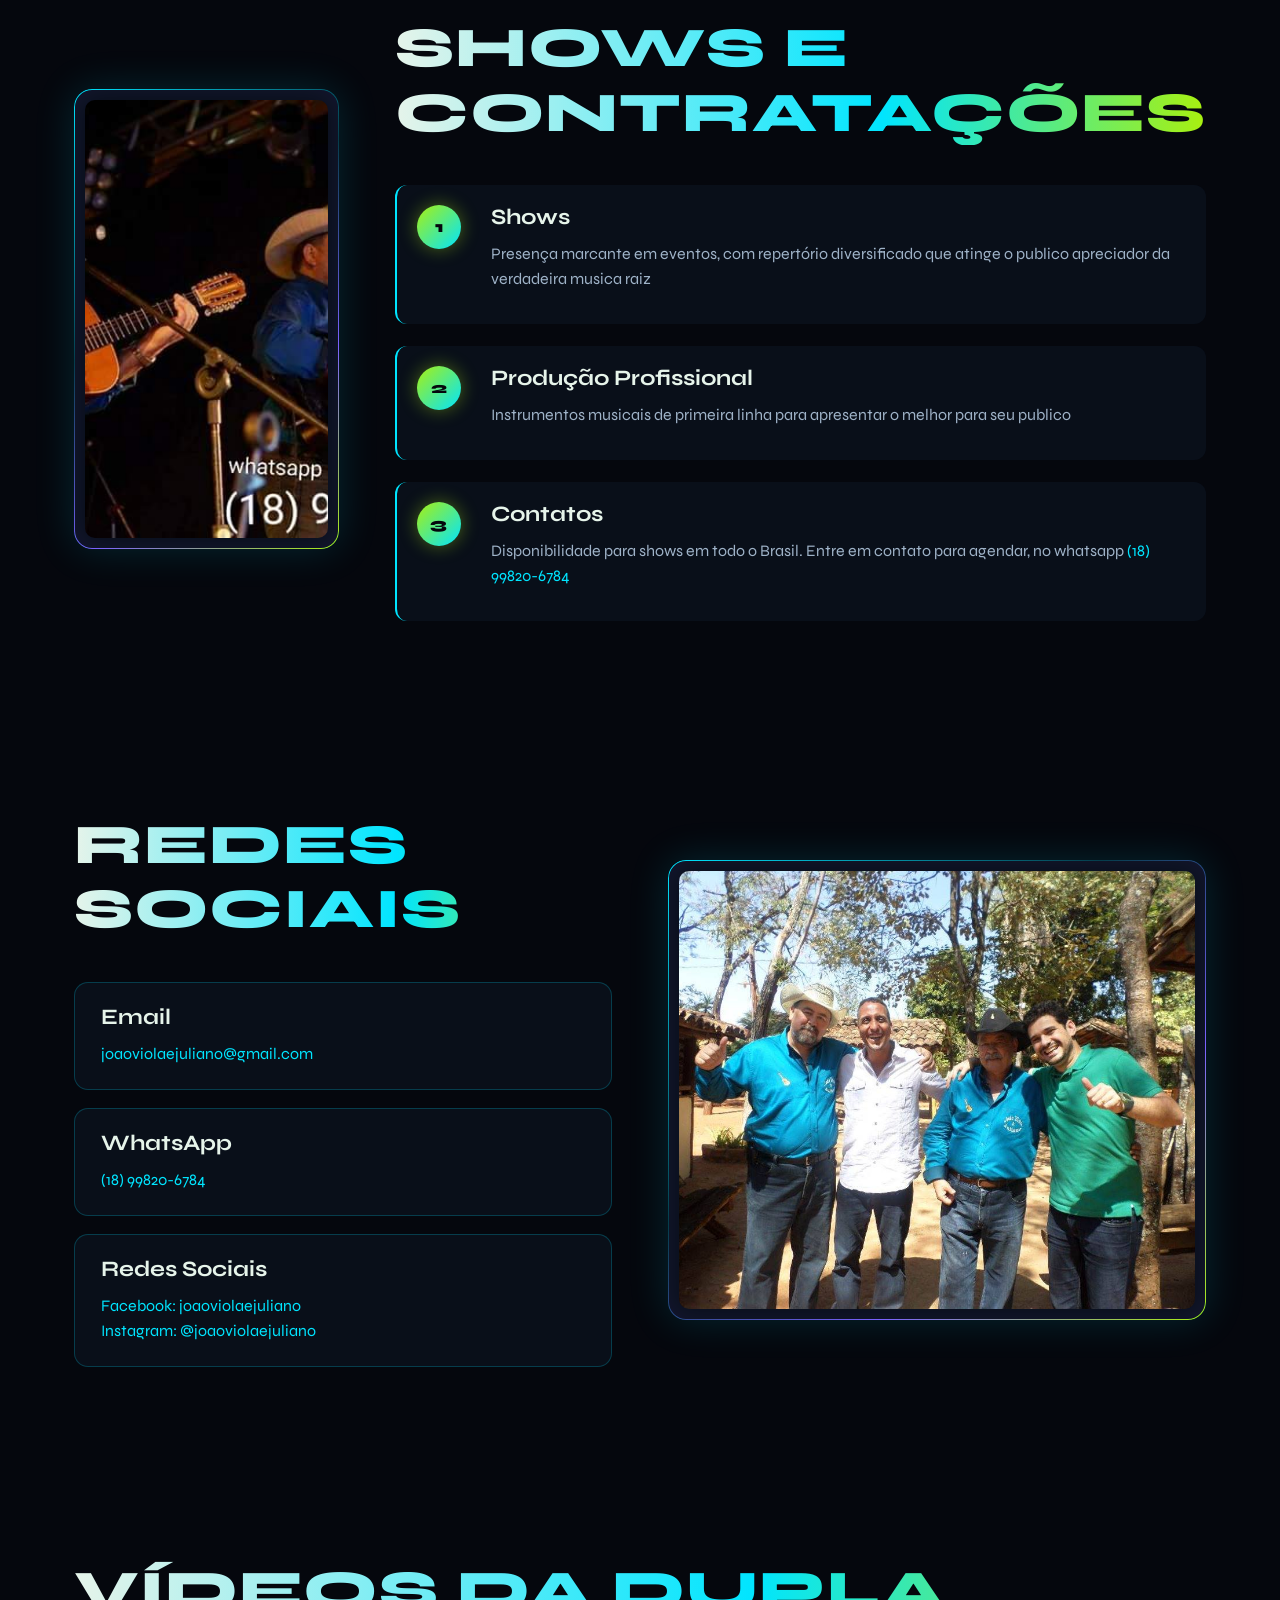
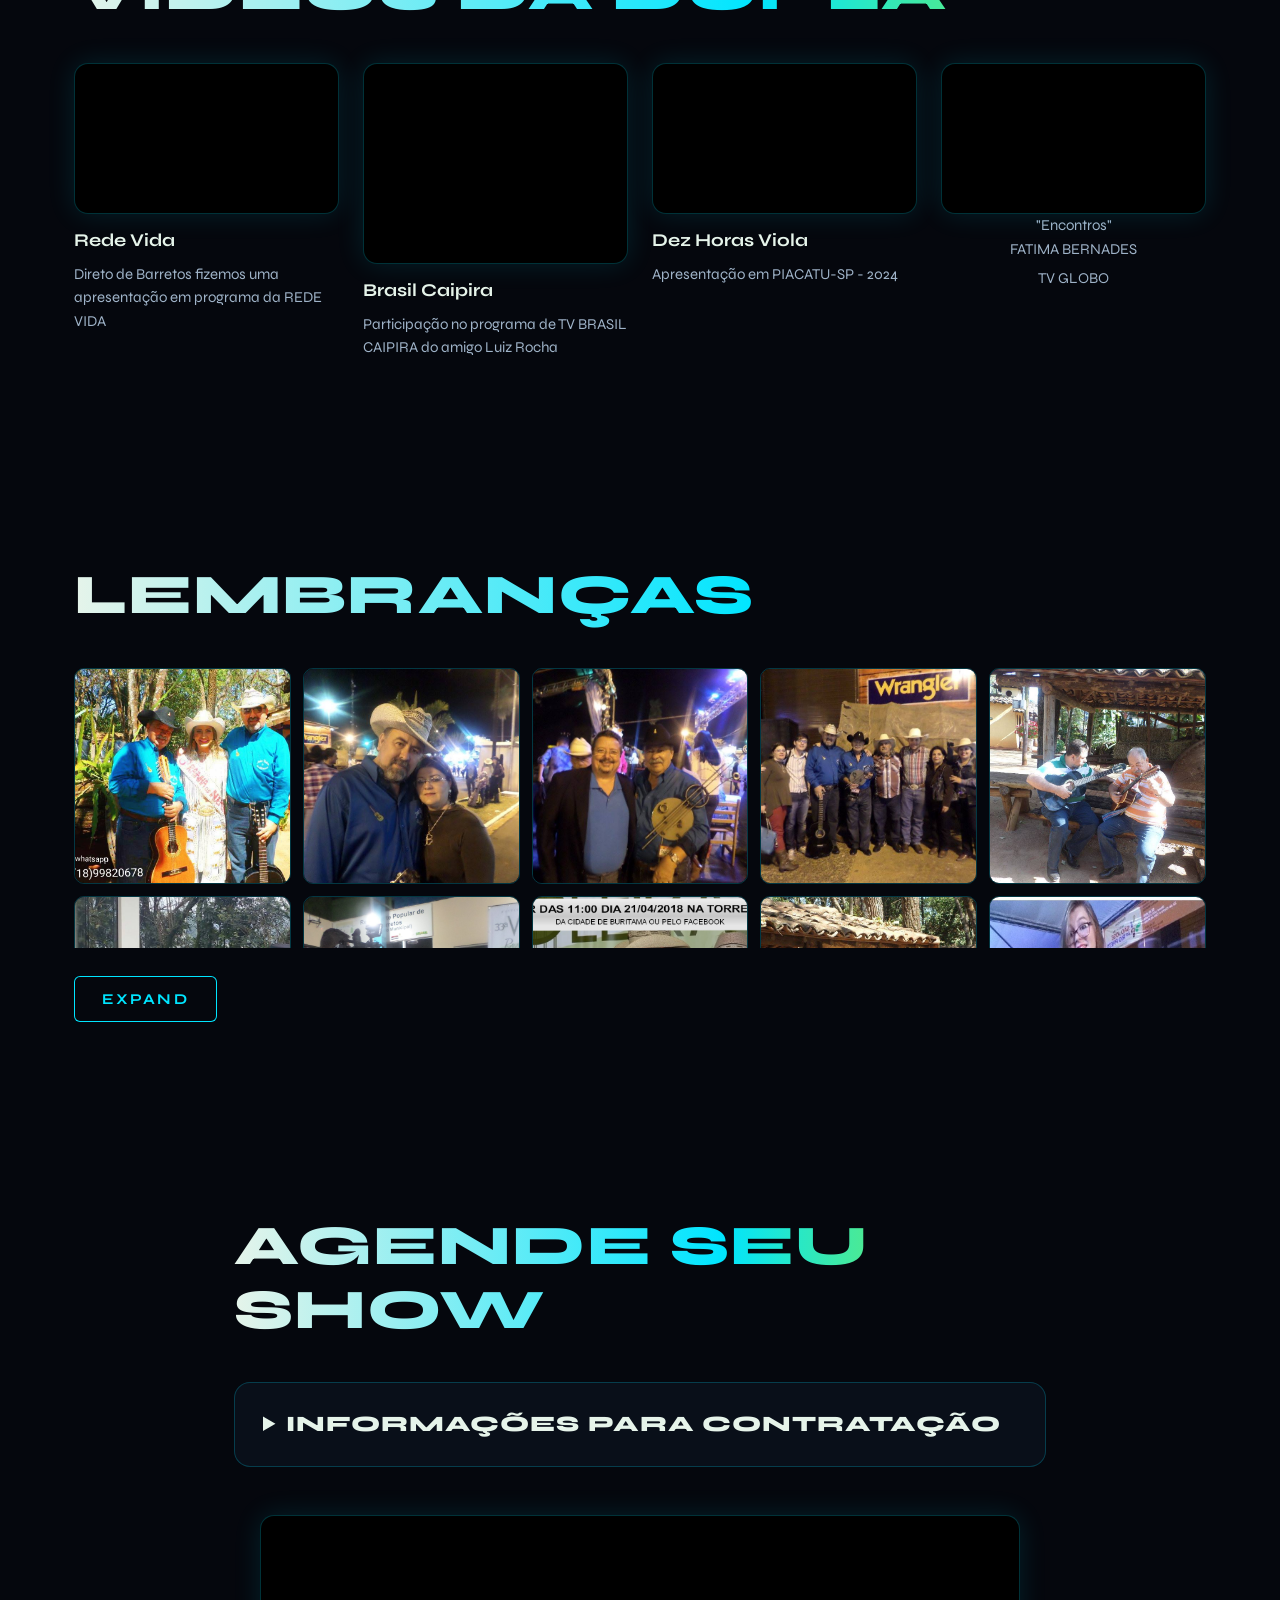
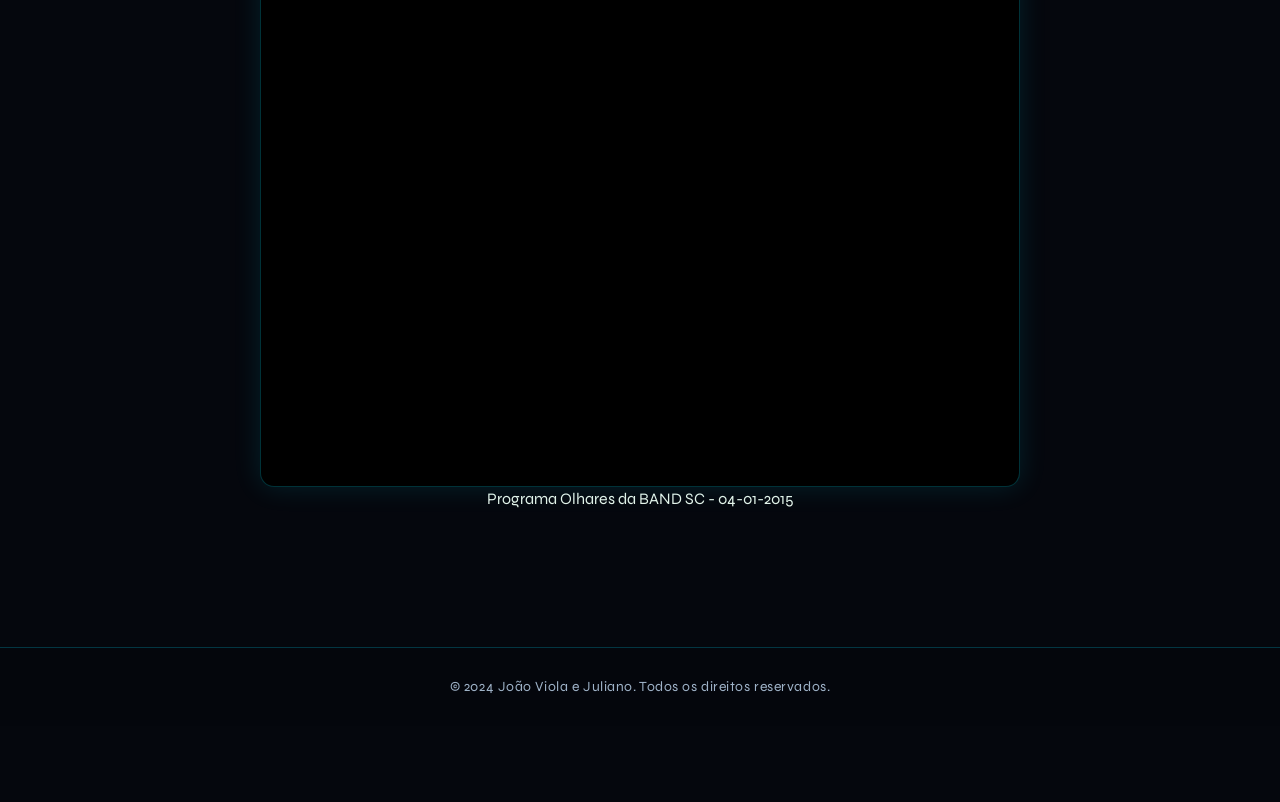
==== commit e09bb362: "AdSense: inicializa auto ads com ca-pub-1382518195683504" ====
--- a/index.html
+++ b/index.html
@@ -248,5 +248,9 @@
   <script src="js/background.js"></script>
   <script src="js/ui.js"></script>
   <script src="js/audio.js"></script>
+  <script>
+    window.adsbygoogle = window.adsbygoogle || [];
+    window.adsbygoogle.push({ google_ad_client: "ca-pub-1382518195683504", enable_page_level_ads: true });
+  </script>
 </body>
 </html>
